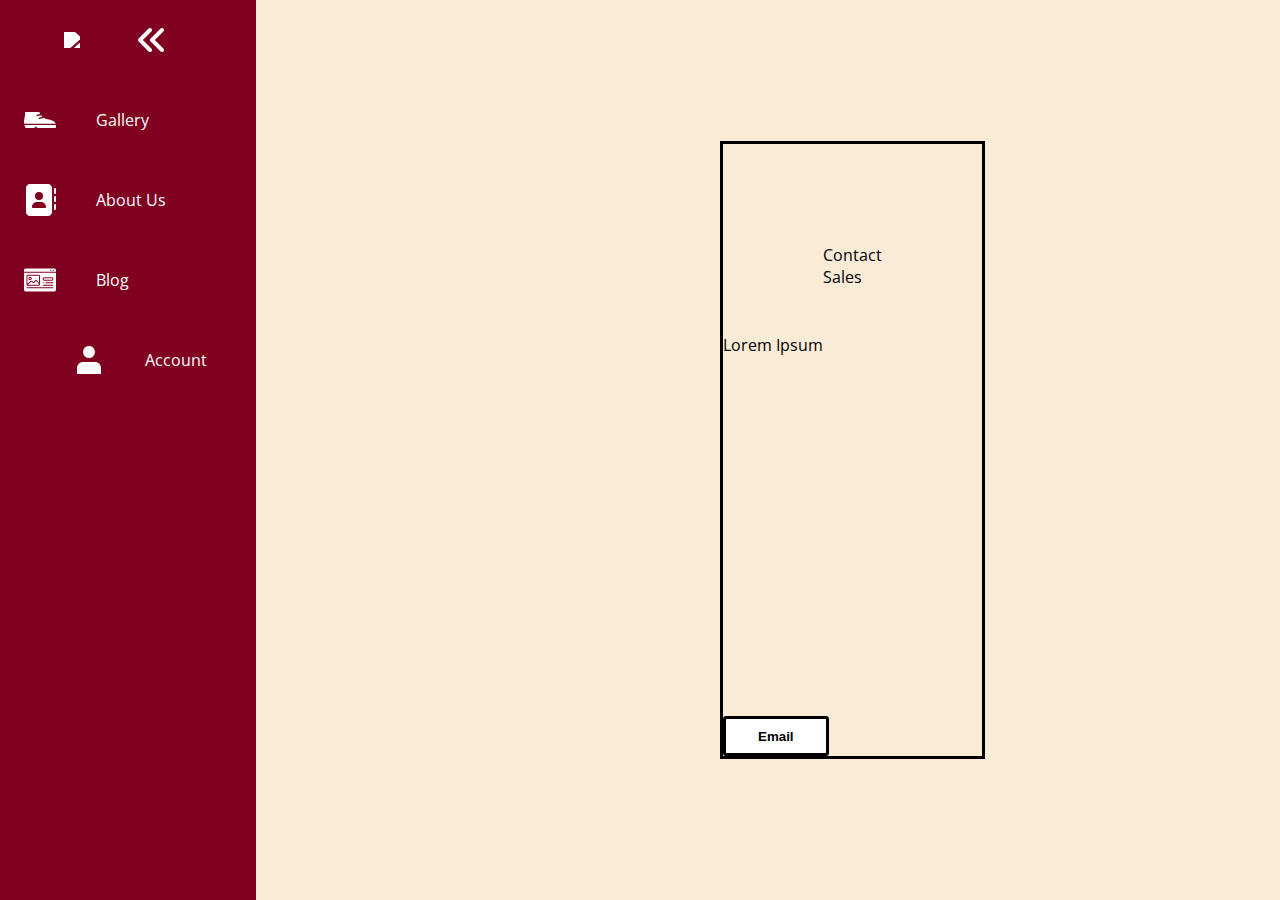
==== abt.html @ 6864af8c "Zhvillimi i Faqes se Kontaktit" ====
<!--
Webfaqja të ketë minimum 3 pages si p.sh: 
Faqen kryesore(Home/Dashboard), About us, Products, News, Contact us, 
Page qe përmban (detajet e produktit, lajmit, ofertes, etj.)
Përdorimi i JavaScript për validim të kontakt formës dhe Login/Register
Të krijohet Login dhe Register page/form
Webfaqja duhet të jetë responsive - ( në këtë fazë nuk është e obligueshme, por rekomandohet që të bëhet pasi që në dorëzimin final dmth në fund të ushtrimeve/semestrit aktual, kjo do te jetë një kërkesë e projektit)
Përdorimi i slider është sipas dëshirës dhe mundësisë në projekt (do të jetë obligativ për dorëzimin e dytë).
Perdorimi i GIT.
-->



<!DOCTYPE html>
<html>

<head>
    <meta charset="UTF-8">
    <meta name="viewport" content="width=device-width, initial-scale=1.0">
    <title>Hat Shoes Store</title>
    <link href="https://fonts.googleapis.com/css2?family=Open+Sans:ital,wght@0,300..800;1,300..800&display=swap" rel="stylesheet">
    <link rel="stylesheet" href="font-awesome\css\font-awesome.min.css">
    <link rel="stylesheet" href="abt.css">
    <link rel="stylesheet" href="nav.css">
</head>
<body>
    
    <nav class="navbar">  
        <ul class="navbar-nav">
            <li class="logo">
                <a href="#" class="nav-link">
                    <span class="link-tex"><img class="logo" src="images/logo_new.png"></span>
                    <svg xmlns="http://www.w3.org/2000/svg" viewBox="0 0 512 512">
                        <!--!Font Awesome Free 6.5.1 by @fontawesome - https://fontawesome.com License - https://fontawesome.com/license/free Copyright 2024 Fonticons, Inc.-->
                        <path d="M470.6 278.6c12.5-12.5 12.5-32.8 0-45.3l-160-160c-12.5-12.5-32.8-12.5-45.3 0s-12.5 32.8 0 45.3L402.7 256 265.4 393.4c-12.5 12.5-12.5 32.8 0 45.3s32.8 12.5 45.3 0l160-160zm-352 160l160-160c12.5-12.5 12.5-32.8 0-45.3l-160-160c-12.5-12.5-32.8-12.5-45.3 0s-12.5 32.8 0 45.3L210.7 256 73.4 393.4c-12.5 12.5-12.5 32.8 0 45.3s32.8 12.5 45.3 0z"/>
                    </svg>
                </a>
            </li>

            <li class="nav-item">
                <a href="#gallery" class="nav-link">
                    <svg class="gallery-svg" xmlns="http://www.w3.org/2000/svg" viewBox="0 0 512 512">
                        <!-- Uploaded to: SVG Repo, www.svgrepo.com, Generator: SVG Repo Mixer Tools -->
                        <path class="st0" d="M511.529,337.45H7.928c7.129,26.637,16.478,44.576,16.478,44.576h147.537v-24.6l50.715,24.6h285.854C511.788,364.888,512.661,350.196,511.529,337.45z"/>
                        <path class="st0" d="M373.266,245.244c-21.795-4.207-40.727-13.456-56.888-24.976c-1.406,1.403-3.138,2.505-5.192,3.081l-64.48,17.956c-6.336,1.769-12.905-1.937-14.675-8.273c-1.762-6.344,1.949-12.913,8.28-14.683l55.31-15.392c-8.076-7.756-15.184-15.844-21.328-23.716l-58.737,15.084c-6.369,1.636-12.859-2.204-14.495-8.565c-1.636-6.378,2.204-12.872,8.577-14.508l49.988-12.847c-10.359-16.369-15.451-28.431-15.451-28.431H18.262c0,0,3.072,43.03-13.832,112.198c-6.194,25.31-5.158,50.82-1.377,72.99h503.785C490.503,269.16,437.237,257.582,373.266,245.244z"/>
                    </svg>
                    <span class="link-text">Gallery</span>
                </a>
            </li>

            <li class="nav-item">
                <a href="#" class="nav-link">
                    <svg xmlns="http://www.w3.org/2000/svg" viewBox="0 0 512 512">
                        <!--!Font Awesome Free 6.5.1 by @fontawesome - https://fontawesome.com License - https://fontawesome.com/license/free Copyright 2024 Fonticons, Inc.-->
                        <path d="M96 0C60.7 0 32 28.7 32 64V448c0 35.3 28.7 64 64 64H384c35.3 0 64-28.7 64-64V64c0-35.3-28.7-64-64-64H96zM208 288h64c44.2 0 80 35.8 80 80c0 8.8-7.2 16-16 16H144c-8.8 0-16-7.2-16-16c0-44.2 35.8-80 80-80zm-32-96a64 64 0 1 1 128 0 64 64 0 1 1 -128 0zM512 80c0-8.8-7.2-16-16-16s-16 7.2-16 16v64c0 8.8 7.2 16 16 16s16-7.2 16-16V80zM496 192c-8.8 0-16 7.2-16 16v64c0 8.8 7.2 16 16 16s16-7.2 16-16V208c0-8.8-7.2-16-16-16zm16 144c0-8.8-7.2-16-16-16s-16 7.2-16 16v64c0 8.8 7.2 16 16 16s16-7.2 16-16V336z"/>
                    </svg>
                    <span class="link-text">About Us</span>
                </a>
            </li>

            <li class="nav-item">
                <a href="#" class="nav-link">
                    <svg xmlns="http://www.w3.org/2000/svg" viewBox="0 0 512 512" id="online-blog">
                        <path d="M195.74 269.89a4 4 0 0 0-6.19.16L168.77 297a19 19 0 0 1-27.15 3l-20.6-17a4 4 0 0 0-5.3.18l-53 50.41H237.5A2.5 2.5 0 0 0 240 331v-9.71l-.55-.81Z"></path>
                        <path d="m130.59 271.36 20.6 17.05a4 4 0 0 0 5.71-.64l20.78-26.89a19 19 0 0 1 29.41-.8L240 298.17V191a2.5 2.5 0 0 0-2.5-2.5h-180A2.5 2.5 0 0 0 55 191v129.09l50.38-47.87a19 19 0 0 1 25.21-.86zM70 231a27.5 27.5 0 1 1 27.5 27.5A27.54 27.54 0 0 1 70 231zm254.5 22.5h120a12.5 12.5 0 0 0 0-25h-120a12.5 12.5 0 0 0 0 25z"></path>
                        <path d="M0 411a27.54 27.54 0 0 0 27.5 27.5h457A27.54 27.54 0 0 0 512 411V138.5H0Zm324.5-197.5h120a27.5 27.5 0 0 1 0 55h-120a27.5 27.5 0 0 1 0-55ZM472 301a7.5 7.5 0 0 1-7.5 7.5H347.67a7.5 7.5 0 0 1 0-15H464.5a7.5 7.5 0 0 1 7.5 7.5Zm-167.5-7.5h5.83a7.5 7.5 0 0 1 0 15h-5.83a7.5 7.5 0 0 1 0-15Zm0 40h160a7.5 7.5 0 0 1 0 15h-160a7.5 7.5 0 0 1 0-15ZM40 191a17.52 17.52 0 0 1 17.5-17.5h180A17.52 17.52 0 0 1 255 191v140a17.52 17.52 0 0 1-17.5 17.5h-180A17.52 17.52 0 0 1 40 331Zm7.5 182.5h417a7.5 7.5 0 0 1 0 15h-417a7.5 7.5 0 0 1 0-15Z"></path>
                        <circle cx="97.5" cy="231" r="12.5"></circle>
                        <path d="M484.5 73.5h-457A27.54 27.54 0 0 0 0 101v22.5h512V101a27.54 27.54 0 0 0-27.5-27.5Zm-50 32.5h-10a7.5 7.5 0 0 1 0-15h10a7.5 7.5 0 0 1 0 15Zm40 0h-10a7.5 7.5 0 0 1 0-15h10a7.5 7.5 0 0 1 0 15Z"></path>
                    </svg>
                    <span class="link-text">Blog</span>
                </a>
            </li>

            <li class="nav-item-user">
                <a href="#" class="nav-link">
                    <svg width="800px" height="800px" viewBox="0 0 16 16" fill="none" xmlns="http://www.w3.org/2000/svg">
                        <path d="M8 7C9.65685 7 11 5.65685 11 4C11 2.34315 9.65685 1 8 1C6.34315 1 5 2.34315 5 4C5 5.65685 6.34315 7 8 7Z" fill="#000000"/>
                        <path d="M14 12C14 10.3431 12.6569 9 11 9H5C3.34315 9 2 10.3431 2 12V15H14V12Z" fill="#000000"/>
                    </svg>
                    <span class="link-text">Account</span>
                </a>
            </li>
        </ul>
    </nav>

    <main>
        <div class="card">
            <h>Contact Sales</h>
            <p class="card-text">Lorem Ipsum</p>
            <button class="card-button">Email</button>
        </div>
    </main>
    <script src="index.js"></script>
</body>
</html>
---- abt.css ----
main{
    display: flex;
    width: 100%;
    height: 100%;
    position: fixed;
    background-color: antiquewhite;
    font-family: 'Open Sans';
}
.card{
    position: relative;
    display: flex;
    margin: 10% 50% 10% 50%;
    width: 100%;
    border: 3px solid rgb(0, 0, 0);
    padding: 100px;
}
.card-button{
    transition: all 0.1s ease-out;
    position: absolute;
    display: inline-block;
    margin-top: 1rem;
    border-radius: .2rem;
    border: .2rem solid #000000;
    font-weight: bolder;
    font-size: 20;
    color: #000000;
    cursor: pointer;
    background: #fff;
    padding: .6rem 2rem;
    bottom: 0;
    left: 0;
}
.card-button:hover{
    transition: all 0.1s ease-out;
    color: var(--text-secondary);
    background: var(--bg-secondary);
}
.card-header{
    position: absolute;
    top: 0;
    color: var(--bg-secondary);
}
.card-text{
    position: absolute;
    left: 0;
    padding-top: 10cqh;
}
---- nav.css ----
*{
    margin: 0;
    padding: 0;
    text-decoration: none;
    list-style: none;
    box-sizing: border-box;
}
:root{
    font-size: 16px;
    font-family: 'Open Sans';
    --text-primary:rgb(0, 0, 0);
    --text-secondary:rgb(255, 255, 255);
    --bg-primary:rgb(255, 255, 255);
    --bg-secondary:rgb(128, 0, 32);
    --transition-speed: 600ms;
}

html{
    scroll-behavior: smooth;
}

body{
    color: black;
    background-color: white;
}

body::-webkit-scrollbar{
   width: 0.25rem; 
}

body::-webkit-scrollbar-track{
    background: rgba(0, 0, 0, 0.05); 
}

body::-webkit-scrollbar-thumb{
    background: rgb(128, 0, 32);
}

main{
    margin-left: 5rem;
    padding: 1rem;
}

/*Main Nav Look Start*/
.navbar{
    position: fixed;
    background-color: var(--bg-secondary);
    transition: width 200ms ease;
}

.navbar .logo img{
    filter: brightness(0%) invert(1);
    max-width: 6rem;
    margin: 0 2rem 0 0;
    display: none;
}

.navbar:hover .logo img{
    display: block;
}
.logo svg{
    transform: rotate(0deg);
    transition: transform var(--transition-speed);
}

.navbar:hover .logo svg{
    transform: rotate(-180deg);
}

.navbar-nav{
    list-style: none;
    padding: 0;
    margin: 0;
    display: flex;
    flex-direction: column;
    align-items: center;
}

.nav-item{
    margin-top: auto;
    width: 100%;
}

.nav-item:hover{
    filter: brightness(0.9);
}

.nav-link{
    display: flex;
    align-items: center;
    height: 5rem;
    color: var(--text-secondary);
    text-decoration: none;
}

.link-text:first-child{
    display: none;
    margin-left: 1rem;
}

.link-text:not(:first-child){
    animation: fadeIn 400ms;
    display: none;
    margin-left: 1rem;
}
@keyframes fadeIn{
    0%{
        opacity: 0;
    }
    100%{
        opacity: 1;
    }
}

.nav-link svg{
    filter: brightness(0%) invert(1);
    min-width: 2rem;
    max-width: 2rem;
    margin: 0 1.5rem;
}
/*Main Nav Look End*/

/*Gallery Dropdown Start*/

/*Gallery Dropdown End*/

/*Small Screen*/
@media only screen and (max-width:800px){
    .navbar{
        bottom: 0;
        width: 100vw;
        height: 5rem;
        z-index: 100;
    }

    .logo{
        display: none;
    }
    
    .navbar-nav{
        display: flex;
        flex-direction: row;
    }

    .nav-link{
        justify-content: center;
    }
    main{
        margin: 0;
    }
}
/*Large Screen*/
@media only screen and (min-width: 800px){
   .navbar{
    top: 0;
    width: 5rem;
    height: 100vh
    }
   
   .navbar:hover{
    width: 16rem;
    z-index: 100;
    }

    .navbar:hover .link-text{
        display: block;
        transition: opacity var(--transition-speed);
    }
}
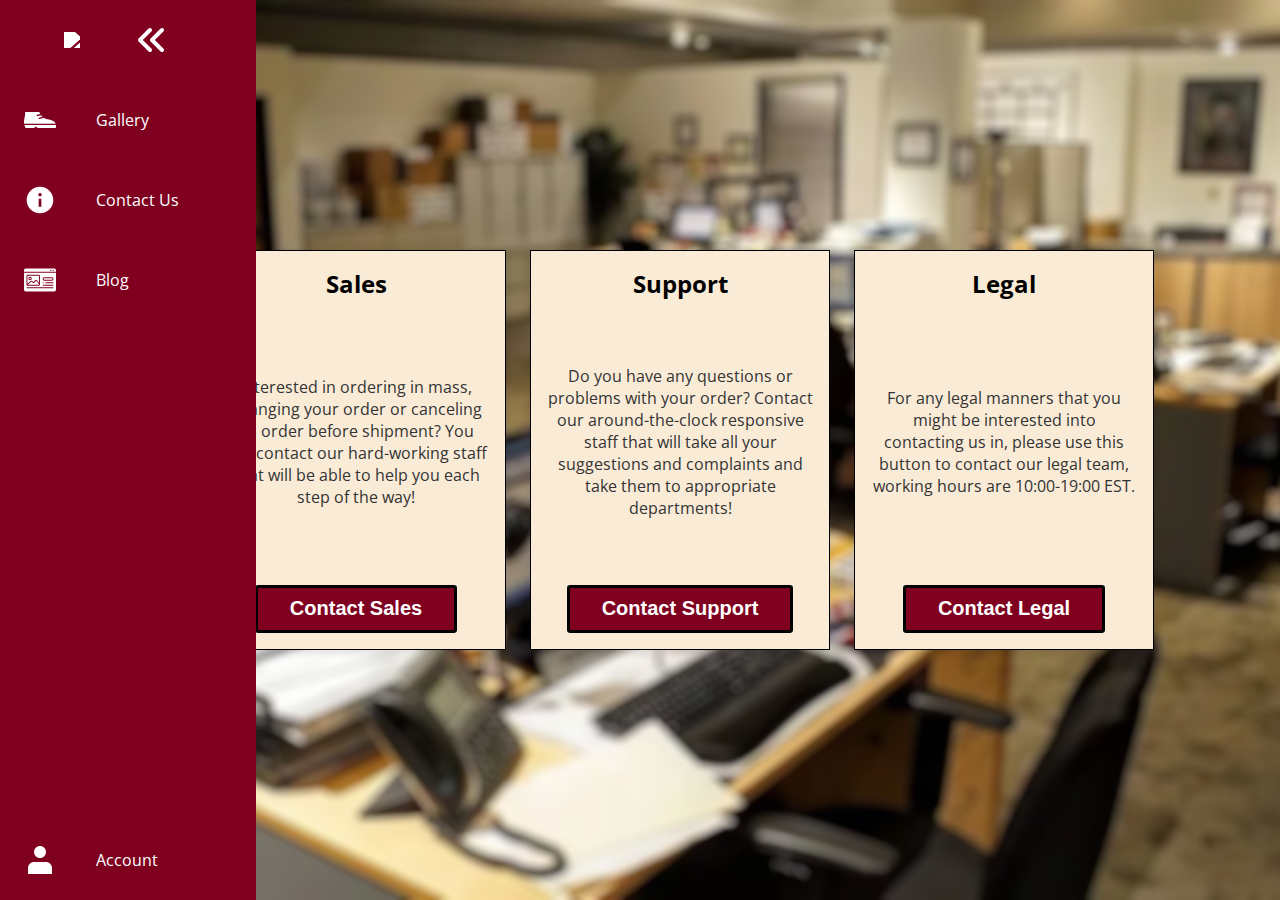
==== commit 0ecb6fc4: "Faqja e Kontaktit pothuajse e kompletuar" ====
--- a/abt.html
+++ b/abt.html
@@ -50,11 +50,14 @@
 
             <li class="nav-item">
                 <a href="#" class="nav-link">
-                    <svg xmlns="http://www.w3.org/2000/svg" viewBox="0 0 512 512">
-                        <!--!Font Awesome Free 6.5.1 by @fontawesome - https://fontawesome.com License - https://fontawesome.com/license/free Copyright 2024 Fonticons, Inc.-->
-                        <path d="M96 0C60.7 0 32 28.7 32 64V448c0 35.3 28.7 64 64 64H384c35.3 0 64-28.7 64-64V64c0-35.3-28.7-64-64-64H96zM208 288h64c44.2 0 80 35.8 80 80c0 8.8-7.2 16-16 16H144c-8.8 0-16-7.2-16-16c0-44.2 35.8-80 80-80zm-32-96a64 64 0 1 1 128 0 64 64 0 1 1 -128 0zM512 80c0-8.8-7.2-16-16-16s-16 7.2-16 16v64c0 8.8 7.2 16 16 16s16-7.2 16-16V80zM496 192c-8.8 0-16 7.2-16 16v64c0 8.8 7.2 16 16 16s16-7.2 16-16V208c0-8.8-7.2-16-16-16zm16 144c0-8.8-7.2-16-16-16s-16 7.2-16 16v64c0 8.8 7.2 16 16 16s16-7.2 16-16V336z"/>
+                    <svg viewBox="0 0 512 512" version="1.1">
+                        <g stroke="none" stroke-width="1" fill="none" fill-rule="evenodd">
+                            <g id="drop" fill="#000000" transform="translate(42.666667, 42.666667)">
+                                <path d="M213.333333,3.55271368e-14 C331.154987,3.55271368e-14 426.666667,95.51168 426.666667,213.333333 C426.666667,331.153707 331.154987,426.666667 213.333333,426.666667 C95.51296,426.666667 3.55271368e-14,331.153707 3.55271368e-14,213.333333 C3.55271368e-14,95.51168 95.51296,3.55271368e-14 213.333333,3.55271368e-14 Z M234.713387,192 L192.04672,192 L192.04672,320 L234.713387,320 L234.713387,192 Z M213.55008,101.333333 C197.99616,101.333333 186.713387,112.5536 186.713387,127.704107 C186.713387,143.46752 197.698773,154.666667 213.55008,154.666667 C228.785067,154.666667 240.04672,143.46752 240.04672,128 C240.04672,112.5536 228.785067,101.333333 213.55008,101.333333 Z" id="Shape"></path>
+                            </g>
+                        </g>
                     </svg>
-                    <span class="link-text">About Us</span>
+                    <span class="link-text">Contact Us</span>
                 </a>
             </li>
 
@@ -84,10 +87,22 @@
     </nav>
 
     <main>
-        <div class="card">
-            <h>Contact Sales</h>
-            <p class="card-text">Lorem Ipsum</p>
-            <button class="card-button">Email</button>
+        <div class="center-container">
+            <div class="card">
+                <h2 class="card-header">Sales</h2>
+                <p class="card-text">Interested in ordering in mass, changing your order or canceling an order before shipment? You can contact our hard-working staff that will be able to help you each step of the way!</p>
+                <button class="card-button">Contact Sales</button>
+            </div>
+            <div class="card">
+                <h2 class="card-header">Support</h2>
+                <p class="card-text">Do you have any questions or problems with your order? Contact our around-the-clock responsive staff that will take all your suggestions and complaints and take them to appropriate departments!</p>
+                <button class="card-button">Contact Support</button>
+            </div>
+            <div class="card">
+                <h2 class="card-header">Legal</h2>
+                <p class="card-text">For any legal manners that you might be interested into contacting us in, please use this button to contact our legal team, working hours are 10:00-19:00 EST.</p>
+                <button class="card-button">Contact Legal</button>
+            </div>
         </div>
     </main>
     <script src="index.js"></script>
--- a/abt.css
+++ b/abt.css
@@ -1,47 +1,70 @@
-main{
+main {
     display: flex;
-    width: 100%;
-    height: 100%;
-    position: fixed;
-    background-color: antiquewhite;
-    font-family: 'Open Sans';
+    justify-content: center;
+    align-items: center;
+    height: 100vh;
+    font-family: 'Open Sans', sans-serif;
+    margin: 0;
+    background-image: url('images/offices.png'); /* Replace 'your-image.jpg' with the path to your image */
+    background-size: cover; /* Ensures the image covers the entire main area */
+    background-position: center; /* Centers the image */
+    background-repeat: no-repeat; /* Prevents the image from repeating */
 }
-.card{
+
+.center-container {
+    display: flex;
+    flex-direction: row; 
+    gap: 1.5rem; 
+    width: auto; 
+    justify-content: center; 
+    align-items: flex-start; 
+}
+
+.card {
     position: relative;
     display: flex;
-    margin: 10% 50% 10% 50%;
-    width: 100%;
-    border: 3px solid rgb(0, 0, 0);
-    padding: 100px;
+    flex-direction: column;
+    justify-content: space-between;
+    align-items: center;
+    border: 1px solid rgb(0, 0, 0);
+    padding: 1rem;
+    background-color: antiquewhite;
+    width: 300px; 
+    height: 400px; 
+    box-shadow: 0 4px 8px rgba(0, 0, 0, 0.1); 
 }
-.card-button{
+
+.card-header {
+    font-size: 1.5rem;
+    font-weight: bold;
+    text-align: center;
+    margin-bottom: 1rem;
+    color: #000;
+}
+
+.card-text {
+    text-align: center;
+    font-size: 1rem;
+    margin-bottom: 1rem;
+    color: #333;
+}
+
+.card-button {
     transition: all 0.1s ease-out;
-    position: absolute;
-    display: inline-block;
-    margin-top: 1rem;
-    border-radius: .2rem;
-    border: .2rem solid #000000;
-    font-weight: bolder;
-    font-size: 20;
-    color: #000000;
+    font-size: 1rem;
+    font-weight: bold;
+    color: #ffffff;
+    font-size: 20px;
+    border-radius: 1px;
     cursor: pointer;
     background: #fff;
-    padding: .6rem 2rem;
-    bottom: 0;
-    left: 0;
+    border: 0.2rem solid #000;
+    border-radius: 0.2rem;
+    padding: 0.6rem 2rem;
+    background-color: rgb(128, 0, 32);
 }
-.card-button:hover{
-    transition: all 0.1s ease-out;
-    color: var(--text-secondary);
-    background: var(--bg-secondary);
+
+.card-button:hover {
+    color: #fff;
+    background-color: rgb(138, 24, 53);
 }
-.card-header{
-    position: absolute;
-    top: 0;
-    color: var(--bg-secondary);
-}
-.card-text{
-    position: absolute;
-    left: 0;
-    padding-top: 10cqh;
-}--- a/nav.css
+++ b/nav.css
@@ -5,6 +5,7 @@
     list-style: none;
     box-sizing: border-box;
 }
+
 :root{
     font-size: 16px;
     font-family: 'Open Sans';
@@ -45,12 +46,12 @@
 .navbar{
     position: fixed;
     background-color: var(--bg-secondary);
-    transition: width 200ms ease;
+    transition: width 200ms ease-in-out;
 }
 
 .navbar .logo img{
     filter: brightness(0%) invert(1);
-    max-width: 6rem;
+    max-width: 4rem;
     margin: 0 2rem 0 0;
     display: none;
 }
@@ -82,6 +83,17 @@
 }
 
 .nav-item:hover{
+    filter: brightness(0.9);
+}
+
+.nav-item-user{
+    position: absolute;
+    margin-top: auto;
+    width: 100%;
+    bottom: 0;
+}
+
+.nav-item-user:hover{
     filter: brightness(0.9);
 }
 
@@ -125,7 +137,7 @@
 /*Gallery Dropdown End*/
 
 /*Small Screen*/
-@media only screen and (max-width:800px){
+@media only screen and (max-width:768px){
     .navbar{
         bottom: 0;
         width: 100vw;
@@ -150,7 +162,7 @@
     }
 }
 /*Large Screen*/
-@media only screen and (min-width: 800px){
+@media only screen and (min-width: 768px){
    .navbar{
     top: 0;
     width: 5rem;
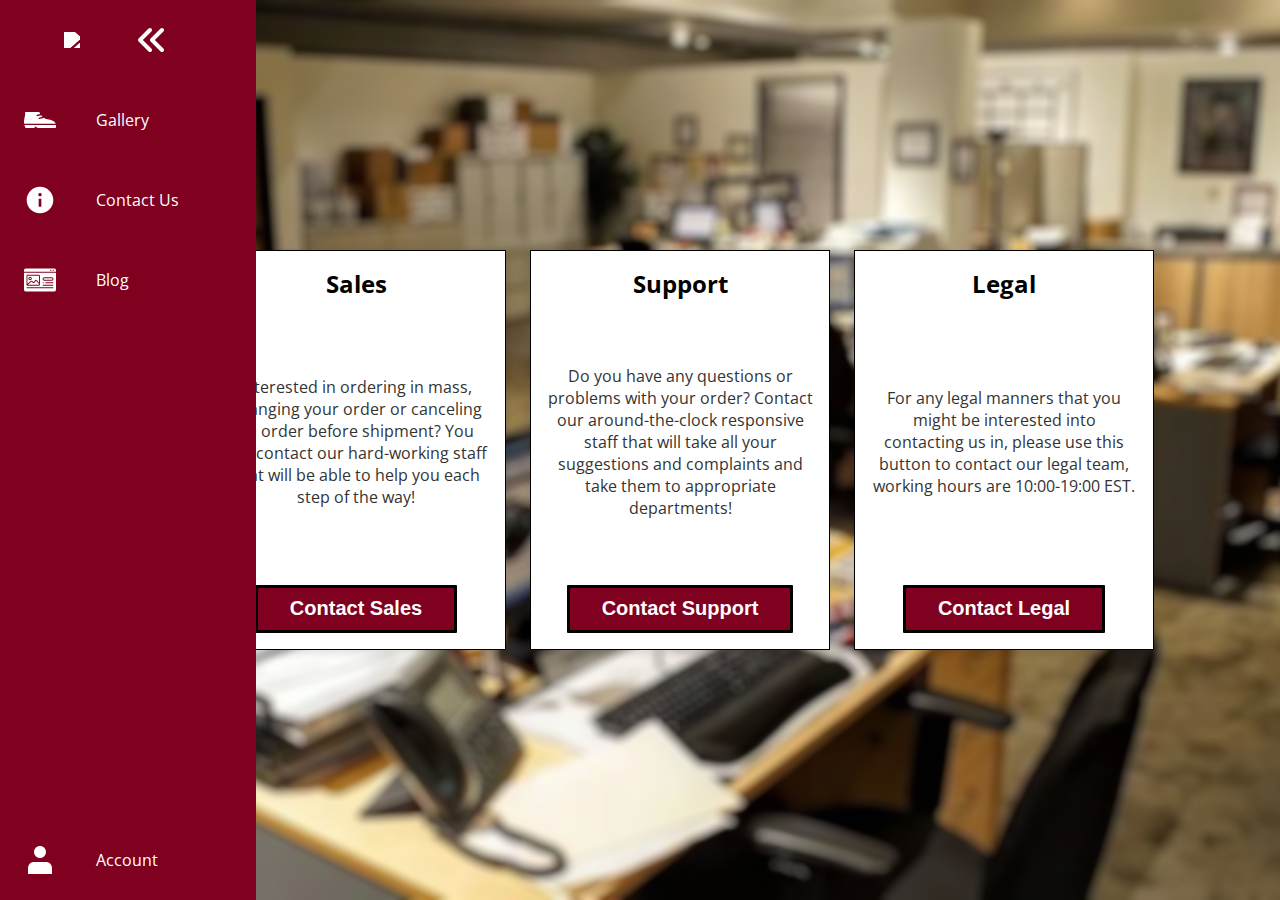
==== commit bf710099: "Merge pull request #2 from WizzrdLord/main" ====
--- a/abt.html
+++ b/abt.html
@@ -38,7 +38,7 @@
             </li>
 
             <li class="nav-item">
-                <a href="#gallery" class="nav-link">
+                <a href="index.html" class="nav-link">
                     <svg class="gallery-svg" xmlns="http://www.w3.org/2000/svg" viewBox="0 0 512 512">
                         <!-- Uploaded to: SVG Repo, www.svgrepo.com, Generator: SVG Repo Mixer Tools -->
                         <path class="st0" d="M511.529,337.45H7.928c7.129,26.637,16.478,44.576,16.478,44.576h147.537v-24.6l50.715,24.6h285.854C511.788,364.888,512.661,350.196,511.529,337.45z"/>
@@ -49,7 +49,7 @@
             </li>
 
             <li class="nav-item">
-                <a href="#" class="nav-link">
+                <a href="abt.html" class="nav-link">
                     <svg viewBox="0 0 512 512" version="1.1">
                         <g stroke="none" stroke-width="1" fill="none" fill-rule="evenodd">
                             <g id="drop" fill="#000000" transform="translate(42.666667, 42.666667)">
@@ -75,7 +75,7 @@
             </li>
 
             <li class="nav-item-user">
-                <a href="#" class="nav-link">
+                <a href="sign-up.html" class="nav-link">
                     <svg width="800px" height="800px" viewBox="0 0 16 16" fill="none" xmlns="http://www.w3.org/2000/svg">
                         <path d="M8 7C9.65685 7 11 5.65685 11 4C11 2.34315 9.65685 1 8 1C6.34315 1 5 2.34315 5 4C5 5.65685 6.34315 7 8 7Z" fill="#000000"/>
                         <path d="M14 12C14 10.3431 12.6569 9 11 9H5C3.34315 9 2 10.3431 2 12V15H14V12Z" fill="#000000"/>
--- a/abt.css
+++ b/abt.css
@@ -1,14 +1,15 @@
 main {
+    font-family: Georgia, 'Times New Roman', Times, serif;
     display: flex;
     justify-content: center;
     align-items: center;
     height: 100vh;
     font-family: 'Open Sans', sans-serif;
     margin: 0;
-    background-image: url('images/offices.png'); /* Replace 'your-image.jpg' with the path to your image */
-    background-size: cover; /* Ensures the image covers the entire main area */
-    background-position: center; /* Centers the image */
-    background-repeat: no-repeat; /* Prevents the image from repeating */
+    background-image: url('images/offices.png'); 
+    background-size: cover; 
+    background-position: center; 
+    background-repeat: no-repeat; 
 }
 
 .center-container {
@@ -28,7 +29,7 @@
     align-items: center;
     border: 1px solid rgb(0, 0, 0);
     padding: 1rem;
-    background-color: antiquewhite;
+    background-color: rgb(255, 255, 255);
     width: 300px; 
     height: 400px; 
     box-shadow: 0 4px 8px rgba(0, 0, 0, 0.1); 
@@ -59,7 +60,6 @@
     cursor: pointer;
     background: #fff;
     border: 0.2rem solid #000;
-    border-radius: 0.2rem;
     padding: 0.6rem 2rem;
     background-color: rgb(128, 0, 32);
 }
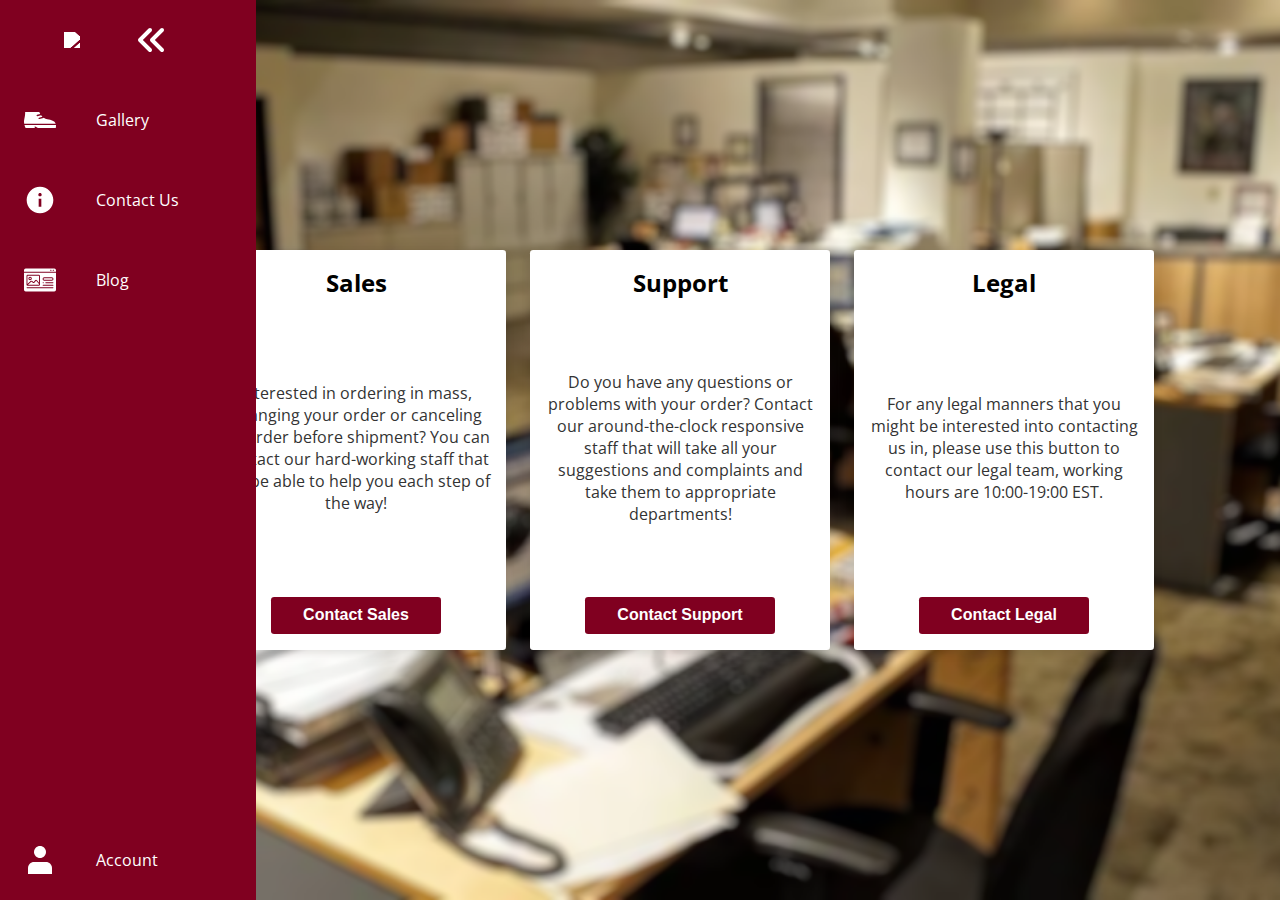
==== commit 08483a98: "Fixed Stuff" ====
--- a/abt.html
+++ b/abt.html
@@ -31,7 +31,6 @@
                 <a href="#" class="nav-link">
                     <span class="link-tex"><img class="logo" src="images/logo_new.png"></span>
                     <svg xmlns="http://www.w3.org/2000/svg" viewBox="0 0 512 512">
-                        <!--!Font Awesome Free 6.5.1 by @fontawesome - https://fontawesome.com License - https://fontawesome.com/license/free Copyright 2024 Fonticons, Inc.-->
                         <path d="M470.6 278.6c12.5-12.5 12.5-32.8 0-45.3l-160-160c-12.5-12.5-32.8-12.5-45.3 0s-12.5 32.8 0 45.3L402.7 256 265.4 393.4c-12.5 12.5-12.5 32.8 0 45.3s32.8 12.5 45.3 0l160-160zm-352 160l160-160c12.5-12.5 12.5-32.8 0-45.3l-160-160c-12.5-12.5-32.8-12.5-45.3 0s-12.5 32.8 0 45.3L210.7 256 73.4 393.4c-12.5 12.5-12.5 32.8 0 45.3s32.8 12.5 45.3 0z"/>
                     </svg>
                 </a>
@@ -40,7 +39,6 @@
             <li class="nav-item">
                 <a href="index.html" class="nav-link">
                     <svg class="gallery-svg" xmlns="http://www.w3.org/2000/svg" viewBox="0 0 512 512">
-                        <!-- Uploaded to: SVG Repo, www.svgrepo.com, Generator: SVG Repo Mixer Tools -->
                         <path class="st0" d="M511.529,337.45H7.928c7.129,26.637,16.478,44.576,16.478,44.576h147.537v-24.6l50.715,24.6h285.854C511.788,364.888,512.661,350.196,511.529,337.45z"/>
                         <path class="st0" d="M373.266,245.244c-21.795-4.207-40.727-13.456-56.888-24.976c-1.406,1.403-3.138,2.505-5.192,3.081l-64.48,17.956c-6.336,1.769-12.905-1.937-14.675-8.273c-1.762-6.344,1.949-12.913,8.28-14.683l55.31-15.392c-8.076-7.756-15.184-15.844-21.328-23.716l-58.737,15.084c-6.369,1.636-12.859-2.204-14.495-8.565c-1.636-6.378,2.204-12.872,8.577-14.508l49.988-12.847c-10.359-16.369-15.451-28.431-15.451-28.431H18.262c0,0,3.072,43.03-13.832,112.198c-6.194,25.31-5.158,50.82-1.377,72.99h503.785C490.503,269.16,437.237,257.582,373.266,245.244z"/>
                     </svg>
@@ -105,6 +103,5 @@
             </div>
         </div>
     </main>
-    <script src="index.js"></script>
 </body>
 </html>--- a/abt.css
+++ b/abt.css
@@ -1,4 +1,4 @@
-main {
+main{
     font-family: Georgia, 'Times New Roman', Times, serif;
     display: flex;
     justify-content: center;
@@ -27,8 +27,8 @@
     flex-direction: column;
     justify-content: space-between;
     align-items: center;
-    border: 1px solid rgb(0, 0, 0);
     padding: 1rem;
+    border-radius: .2rem;
     background-color: rgb(255, 255, 255);
     width: 300px; 
     height: 400px; 
@@ -51,15 +51,12 @@
 }
 
 .card-button {
-    transition: all 0.1s ease-out;
     font-size: 1rem;
     font-weight: bold;
     color: #ffffff;
-    font-size: 20px;
-    border-radius: 1px;
+    border: none;
+    border-radius: .2rem;
     cursor: pointer;
-    background: #fff;
-    border: 0.2rem solid #000;
     padding: 0.6rem 2rem;
     background-color: rgb(128, 0, 32);
 }
--- a/nav.css
+++ b/nav.css
@@ -8,7 +8,7 @@
 
 :root{
     font-size: 16px;
-    font-family: 'Open Sans';
+    font-family: 'Open Sans' !important;
     --text-primary:rgb(0, 0, 0);
     --text-secondary:rgb(255, 255, 255);
     --bg-primary:rgb(255, 255, 255);
@@ -86,13 +86,6 @@
     filter: brightness(0.9);
 }
 
-.nav-item-user{
-    position: absolute;
-    margin-top: auto;
-    width: 100%;
-    bottom: 0;
-}
-
 .nav-item-user:hover{
     filter: brightness(0.9);
 }
@@ -154,6 +147,12 @@
         flex-direction: row;
     }
 
+    .nav-item .user{
+        position: absolute;
+        margin-top: auto;
+        width: 100%;
+    }
+
     .nav-link{
         justify-content: center;
     }
@@ -174,6 +173,13 @@
     z-index: 100;
     }
 
+    .nav-item-user{
+        position: absolute;
+        margin-top: auto;
+        width: 100%;
+        bottom: 0;
+    }
+
     .navbar:hover .link-text{
         display: block;
         transition: opacity var(--transition-speed);
